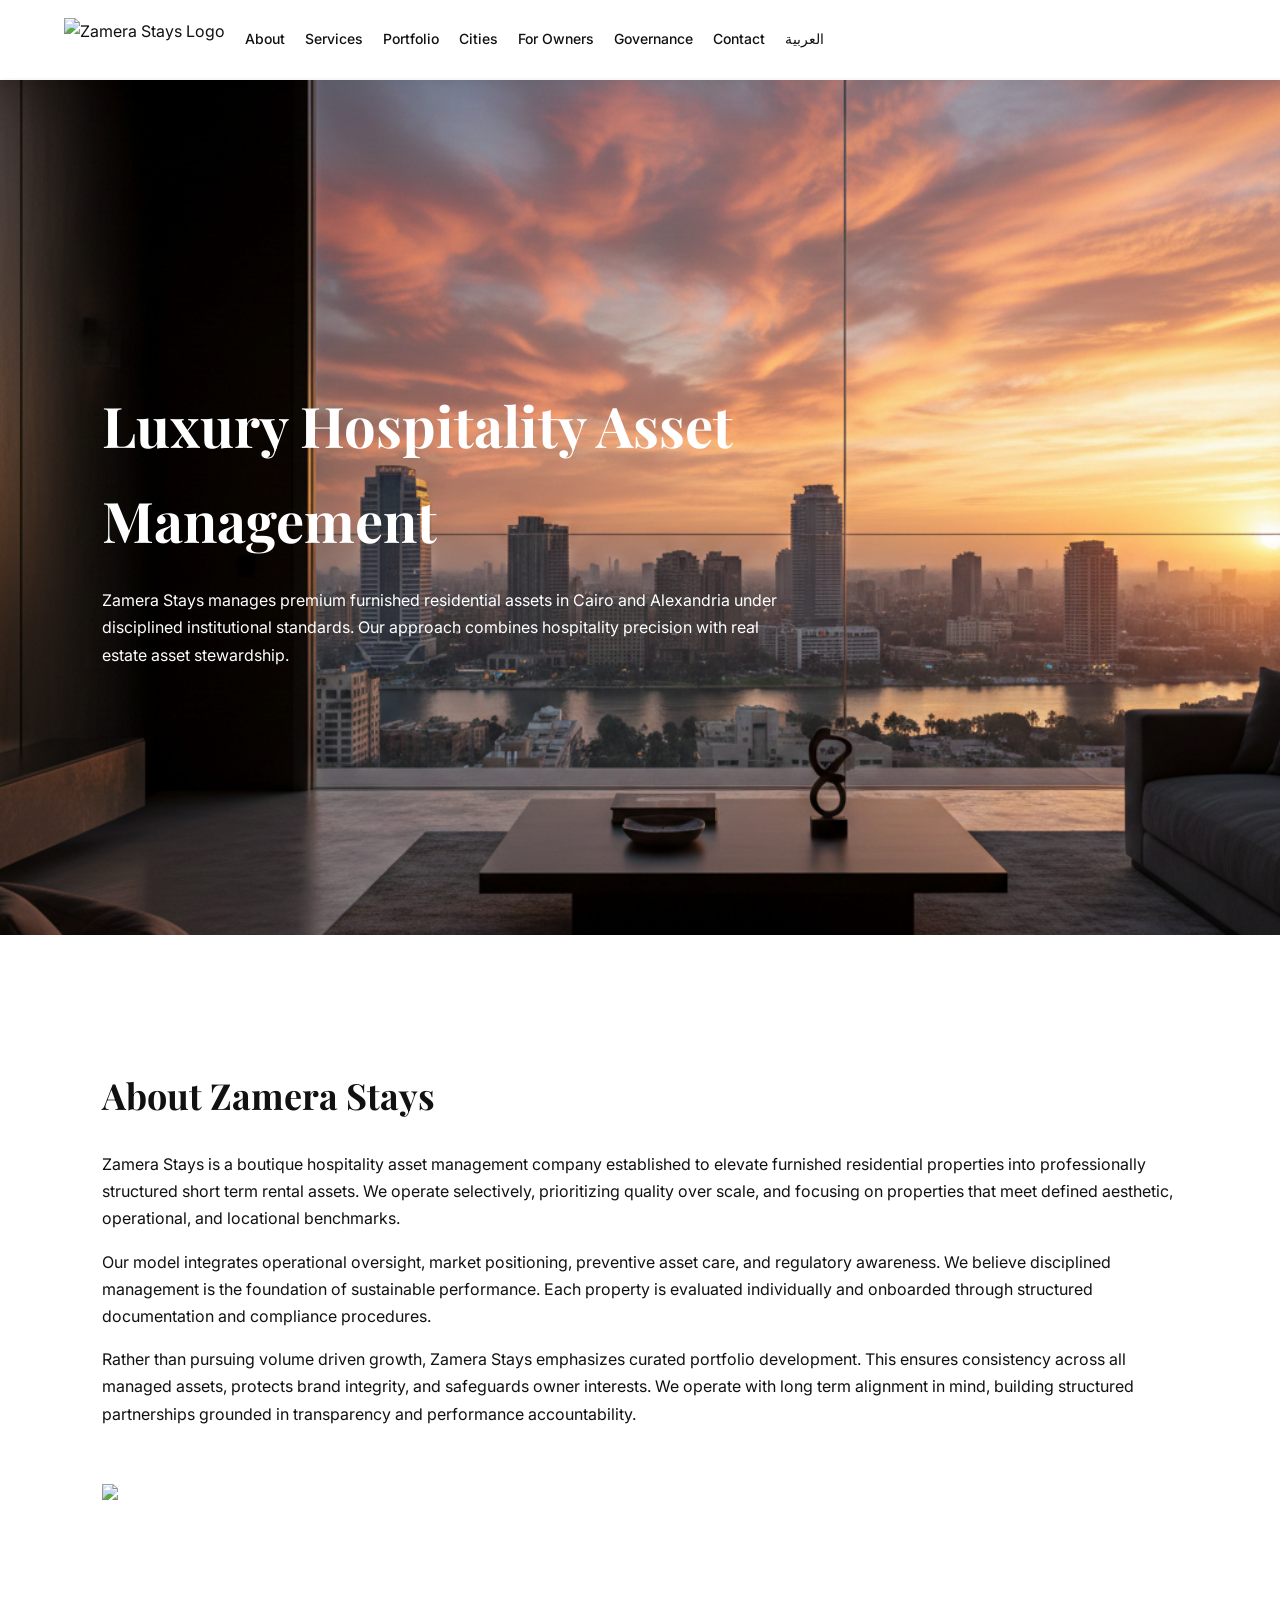
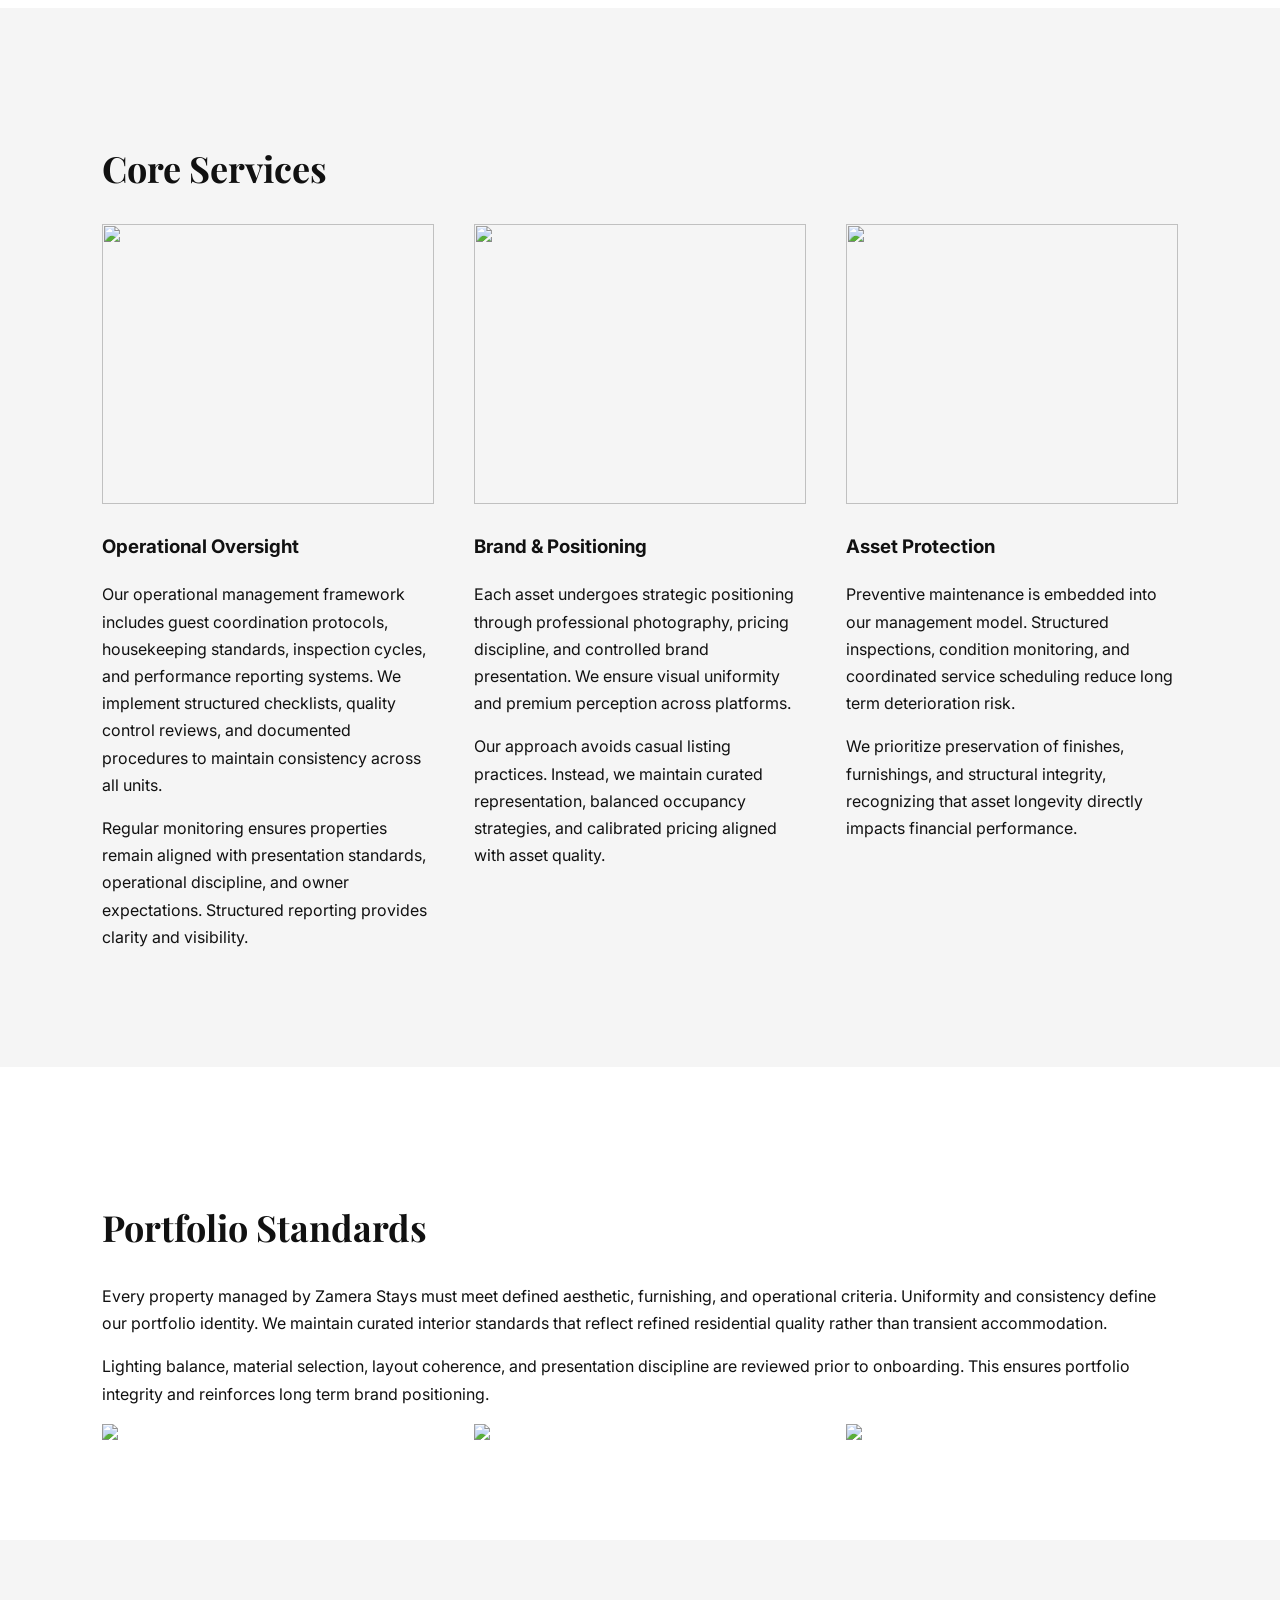
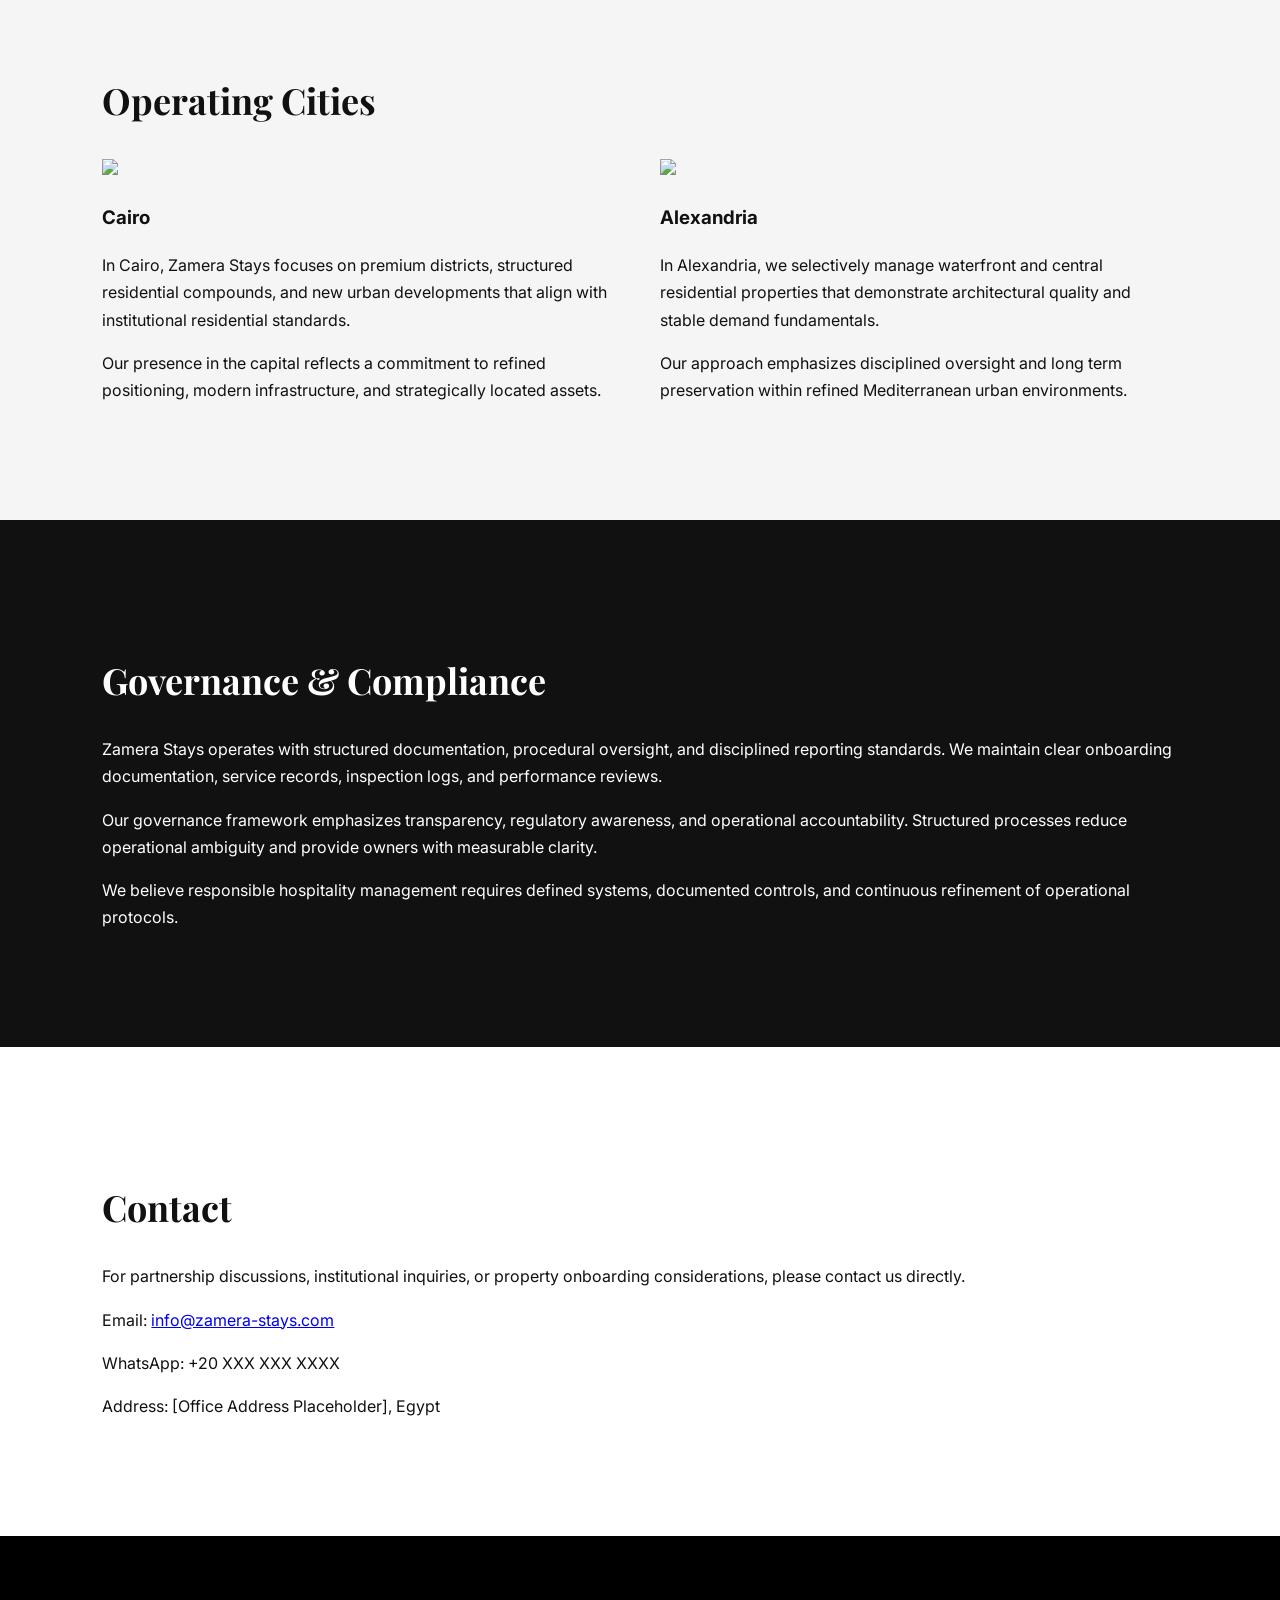
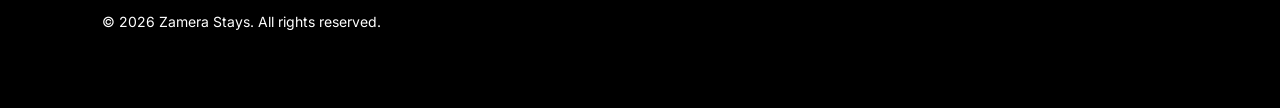
==== index.html @ caa7dfe4 "Add files via upload" ====
<!DOCTYPE html>
<html lang="en">
<head>
<meta charset="UTF-8">
<meta name="viewport" content="width=device-width, initial-scale=1.0">
<title>Zamera Stays | Luxury Hospitality Asset Management Egypt</title>
<meta name="description" content="Zamera Stays is a boutique luxury hospitality asset management company operating in Cairo and Alexandria, serving landlords and institutions.">

<link href="https://fonts.googleapis.com/css2?family=Playfair+Display:wght@500;700&family=Inter:wght@300;400;500;600&display=swap" rel="stylesheet">
<link rel="icon" type="image/png" href="favicon.png">

<style>
body { margin:0; font-family:'Inter',sans-serif; color:#111; background:#fff; line-height:1.7; }

header {
    position: fixed;
    top: 0;
    width: 100%;
    background: #fff;
    padding: 18px 5%;
    box-shadow: 0 2px 10px rgba(0,0,0,0.05);
    z-index: 1000;
    overflow: hidden;
}

.logo { height: 42px; }

nav { display:flex; align-items:center; }

nav a {
    text-decoration:none;
    color:#111;
    margin-left:20px;
    font-weight:500;
    font-size:14px;
}

.menu-toggle {
    display:none;
    font-size:26px;
    cursor:pointer;
}

.hero {
    height:95vh;
    background:url('cairo-hero.png') center/cover no-repeat;
    display:flex;
    align-items:center;
    padding:0 8%;
    margin-top:80px;
}

.hero-content { max-width:700px; color:#fff; }

.hero h1 {
    font-family:'Playfair Display',serif;
    font-size:56px;
    margin-bottom:20px;
}

.section { padding:100px 8%; }

.section h2 {
    font-family:'Playfair Display',serif;
    font-size:36px;
    margin-bottom:25px;
}

.grid {
    display:grid;
    grid-template-columns:repeat(auto-fit,minmax(280px,1fr));
    gap:40px;
}

.card img {
    width:100%;
    height:280px;
    object-fit:cover;
}

.light-bg { background:#f5f5f5; }

.dark {
    background:#111;
    color:#fff;
}

.dark a { color:#fff; }

footer {
    padding:60px 8%;
    background:#000;
    color:#fff;
    font-size:14px;
}

@media (max-width: 992px) {

    nav {
        position: fixed;
        top: 80px;
        right: 0;
        background: #fff;
        flex-direction: column;
        width: 260px;
        height: 100vh;
        padding: 40px 20px;
        box-shadow: -5px 0 15px rgba(0,0,0,0.05);
        transform: translateX(100%);
        transition: 0.3s;
    }

    nav.active {
        transform: translateX(0);
    }

    nav a {
        margin: 15px 0;
    }

    .menu-toggle {
        display: block;
    }
}
</style>
</head>

<body>

<header>
<div class="menu-toggle" onclick="toggleMenu()">☰</div>
<nav id="navMenu">
<img src="logo.jpg" alt="Zamera Stays Logo" class="logo">
<a href="#about">About</a>
<a href="#services">Services</a>
<a href="#portfolio">Portfolio</a>
<a href="#cities">Cities</a>
<a href="#owners">For Owners</a>
<a href="#governance">Governance</a>
<a href="#contact">Contact</a>
<a href="ar.html">العربية</a>
</nav>
</header>

<section class="hero">
<div class="hero-content">
<h1>Luxury Hospitality Asset Management</h1>
<p>
Zamera Stays manages premium furnished residential assets in Cairo and Alexandria under disciplined institutional standards. 
Our approach combines hospitality precision with real estate asset stewardship.
</p>
</div>
</section>

<section class="section" id="about">
<h2>About Zamera Stays</h2>
<p>
Zamera Stays is a boutique hospitality asset management company established to elevate furnished residential properties 
into professionally structured short term rental assets. We operate selectively, prioritizing quality over scale, 
and focusing on properties that meet defined aesthetic, operational, and locational benchmarks.
</p>
<p>
Our model integrates operational oversight, market positioning, preventive asset care, and regulatory awareness. 
We believe disciplined management is the foundation of sustainable performance. 
Each property is evaluated individually and onboarded through structured documentation and compliance procedures.
</p>
<p>
Rather than pursuing volume driven growth, Zamera Stays emphasizes curated portfolio development. 
This ensures consistency across all managed assets, protects brand integrity, and safeguards owner interests. 
We operate with long term alignment in mind, building structured partnerships grounded in transparency and performance accountability.
</p>
<img src="about-interior.png" style="width:50%; margin-top:40px;">
</section>

<section class="section light-bg" id="services">
<h2>Core Services</h2>
<div class="grid">

<div class="card">
<img src="service-operations.png">
<h3>Operational Oversight</h3>
<p>
Our operational management framework includes guest coordination protocols, housekeeping standards, 
inspection cycles, and performance reporting systems. We implement structured checklists, quality control reviews, 
and documented procedures to maintain consistency across all units.
</p>
<p>
Regular monitoring ensures properties remain aligned with presentation standards, 
operational discipline, and owner expectations. Structured reporting provides clarity and visibility.
</p>
</div>

<div class="card">
<img src="service-branding.png">
<h3>Brand & Positioning</h3>
<p>
Each asset undergoes strategic positioning through professional photography, pricing discipline, 
and controlled brand presentation. We ensure visual uniformity and premium perception across platforms.
</p>
<p>
Our approach avoids casual listing practices. Instead, we maintain curated representation, 
balanced occupancy strategies, and calibrated pricing aligned with asset quality.
</p>
</div>

<div class="card">
<img src="service-maintenance.png">
<h3>Asset Protection</h3>
<p>
Preventive maintenance is embedded into our management model. Structured inspections, 
condition monitoring, and coordinated service scheduling reduce long term deterioration risk.
</p>
<p>
We prioritize preservation of finishes, furnishings, and structural integrity, 
recognizing that asset longevity directly impacts financial performance.
</p>
</div>

</div>
</section>

<section class="section" id="portfolio">
<h2>Portfolio Standards</h2>
<p>
Every property managed by Zamera Stays must meet defined aesthetic, furnishing, and operational criteria. 
Uniformity and consistency define our portfolio identity. We maintain curated interior standards 
that reflect refined residential quality rather than transient accommodation.
</p>
<p>
Lighting balance, material selection, layout coherence, and presentation discipline 
are reviewed prior to onboarding. This ensures portfolio integrity and reinforces long term brand positioning.
</p>

<div class="grid">
<img src="portfolio-1.png" style="width: 100%;">
<img src="portfolio-2.png" style="width: 100%;">
<img src="portfolio-3.png" style="width: 100%;">
</div>
</section>

<section class="section light-bg" id="cities">
<h2>Operating Cities</h2>
<div class="grid">

<div>
<img src="cairo-skyline.png" style="width: 100%;">
<h3>Cairo</h3>
<p>
In Cairo, Zamera Stays focuses on premium districts, structured residential compounds, 
and new urban developments that align with institutional residential standards.
</p>
<p>
Our presence in the capital reflects a commitment to refined positioning, 
modern infrastructure, and strategically located assets.
</p>
</div>

<div>
<img src="alexandria-seafront.png" style="width: 100%;">
<h3>Alexandria</h3>
<p>
In Alexandria, we selectively manage waterfront and central residential properties 
that demonstrate architectural quality and stable demand fundamentals.
</p>
<p>
Our approach emphasizes disciplined oversight and long term preservation 
within refined Mediterranean urban environments.
</p>
</div>

</div>
</section>

<section class="section dark" id="governance">
<h2>Governance & Compliance</h2>
<p>
Zamera Stays operates with structured documentation, procedural oversight, and disciplined reporting standards. 
We maintain clear onboarding documentation, service records, inspection logs, and performance reviews.
</p>
<p>
Our governance framework emphasizes transparency, regulatory awareness, 
and operational accountability. Structured processes reduce operational ambiguity 
and provide owners with measurable clarity.
</p>
<p>
We believe responsible hospitality management requires defined systems, 
documented controls, and continuous refinement of operational protocols.
</p>
</section>

<section class="section" id="contact">
<h2>Contact</h2>
<p>
For partnership discussions, institutional inquiries, or property onboarding considerations, 
please contact us directly.
</p>
<p>Email: <a href="mailto:info@zamera-stays.com">info@zamera-stays.com</a></p>
<p>WhatsApp: +20 XXX XXX XXXX</p>
<p>Address: [Office Address Placeholder], Egypt</p>
</section>

<footer>
<p>© 2026 Zamera Stays. All rights reserved.</p>
</footer>

<script>
function toggleMenu() {
    document.getElementById("navMenu").classList.toggle("active");
}
</script>

</body>
</html>
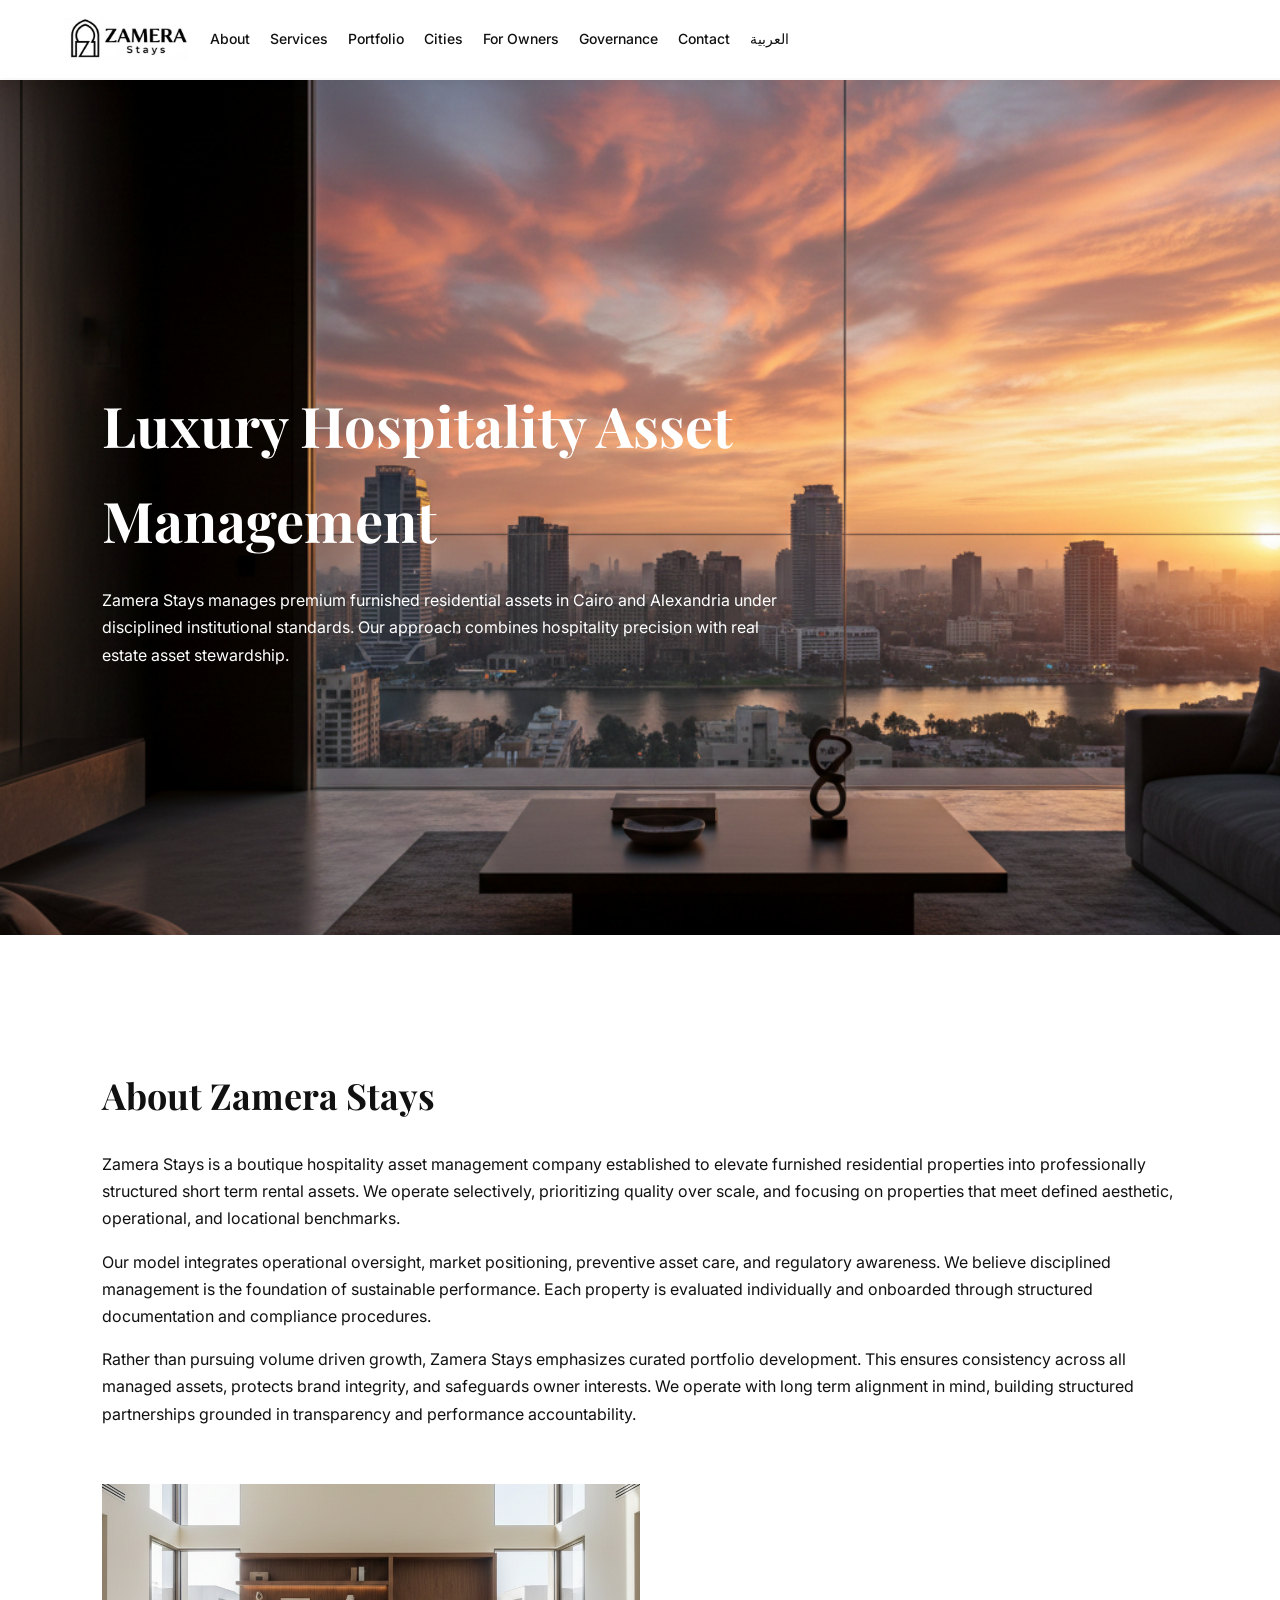
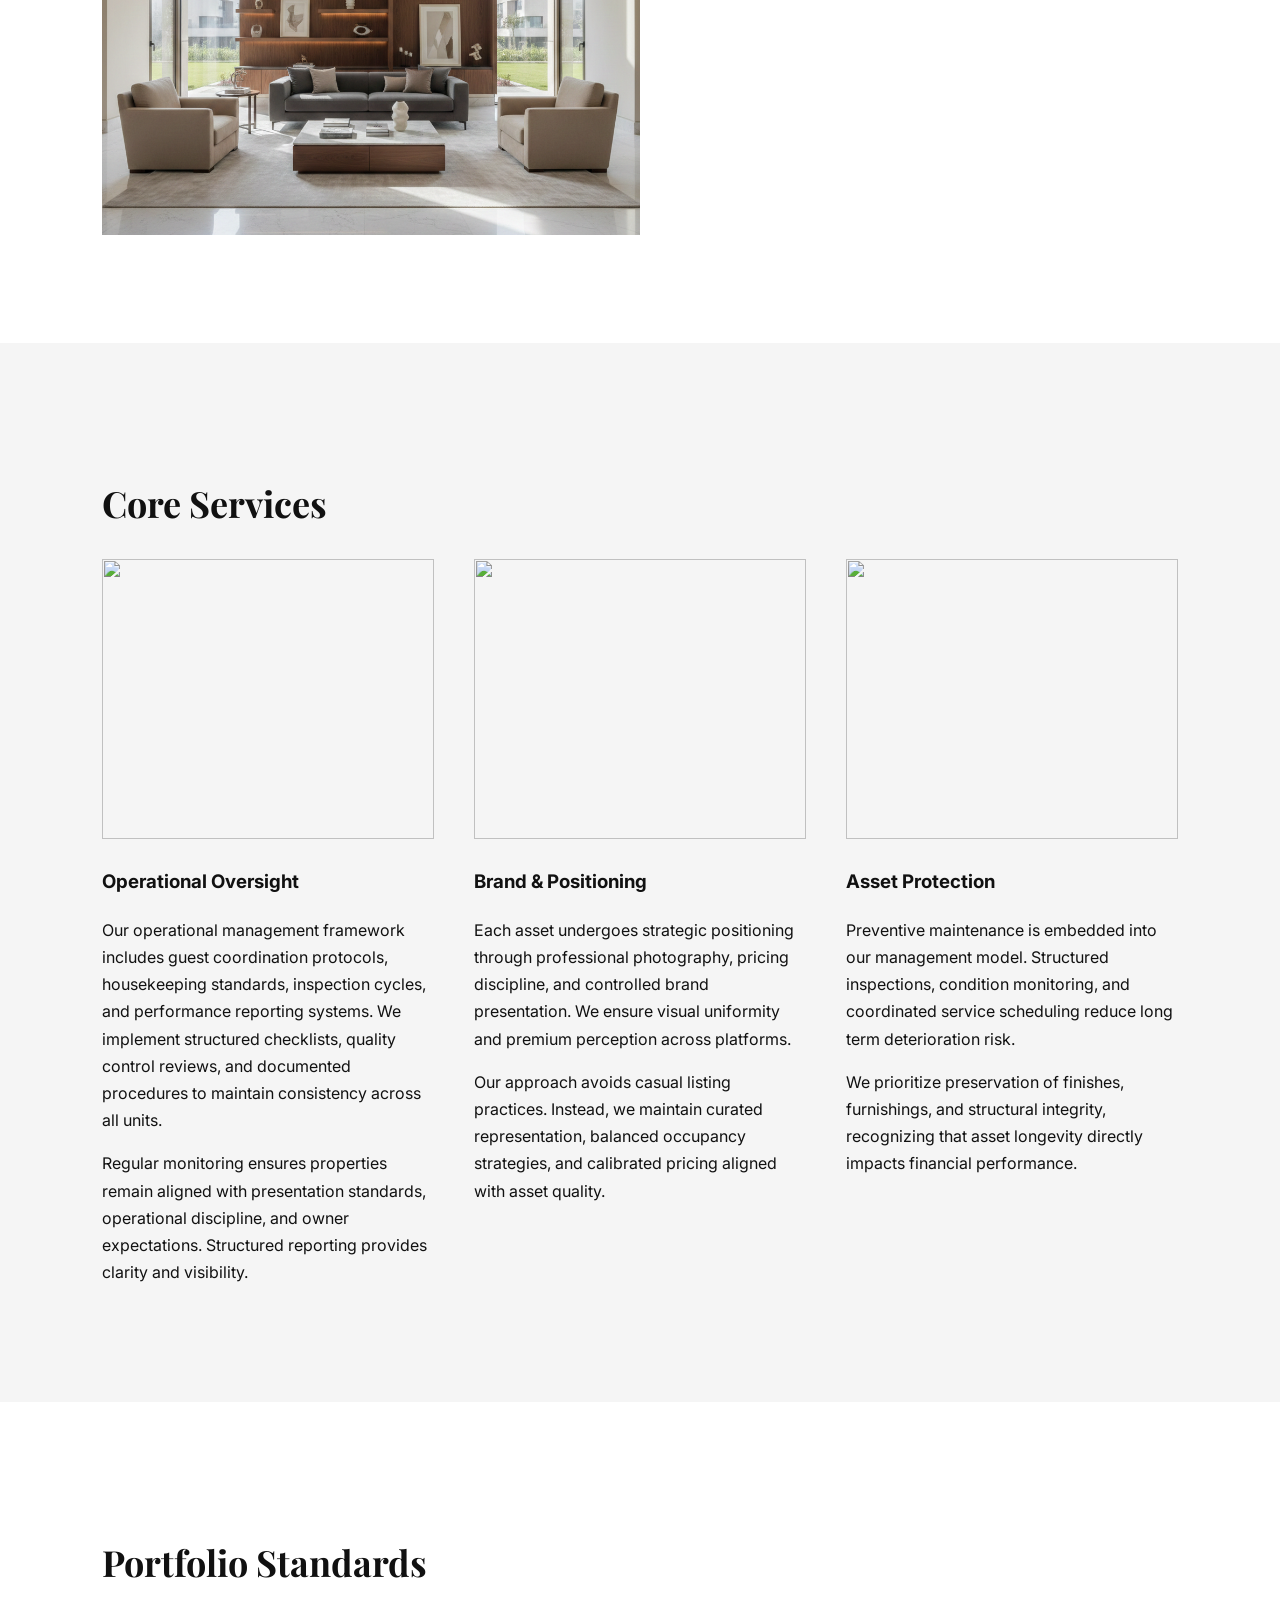
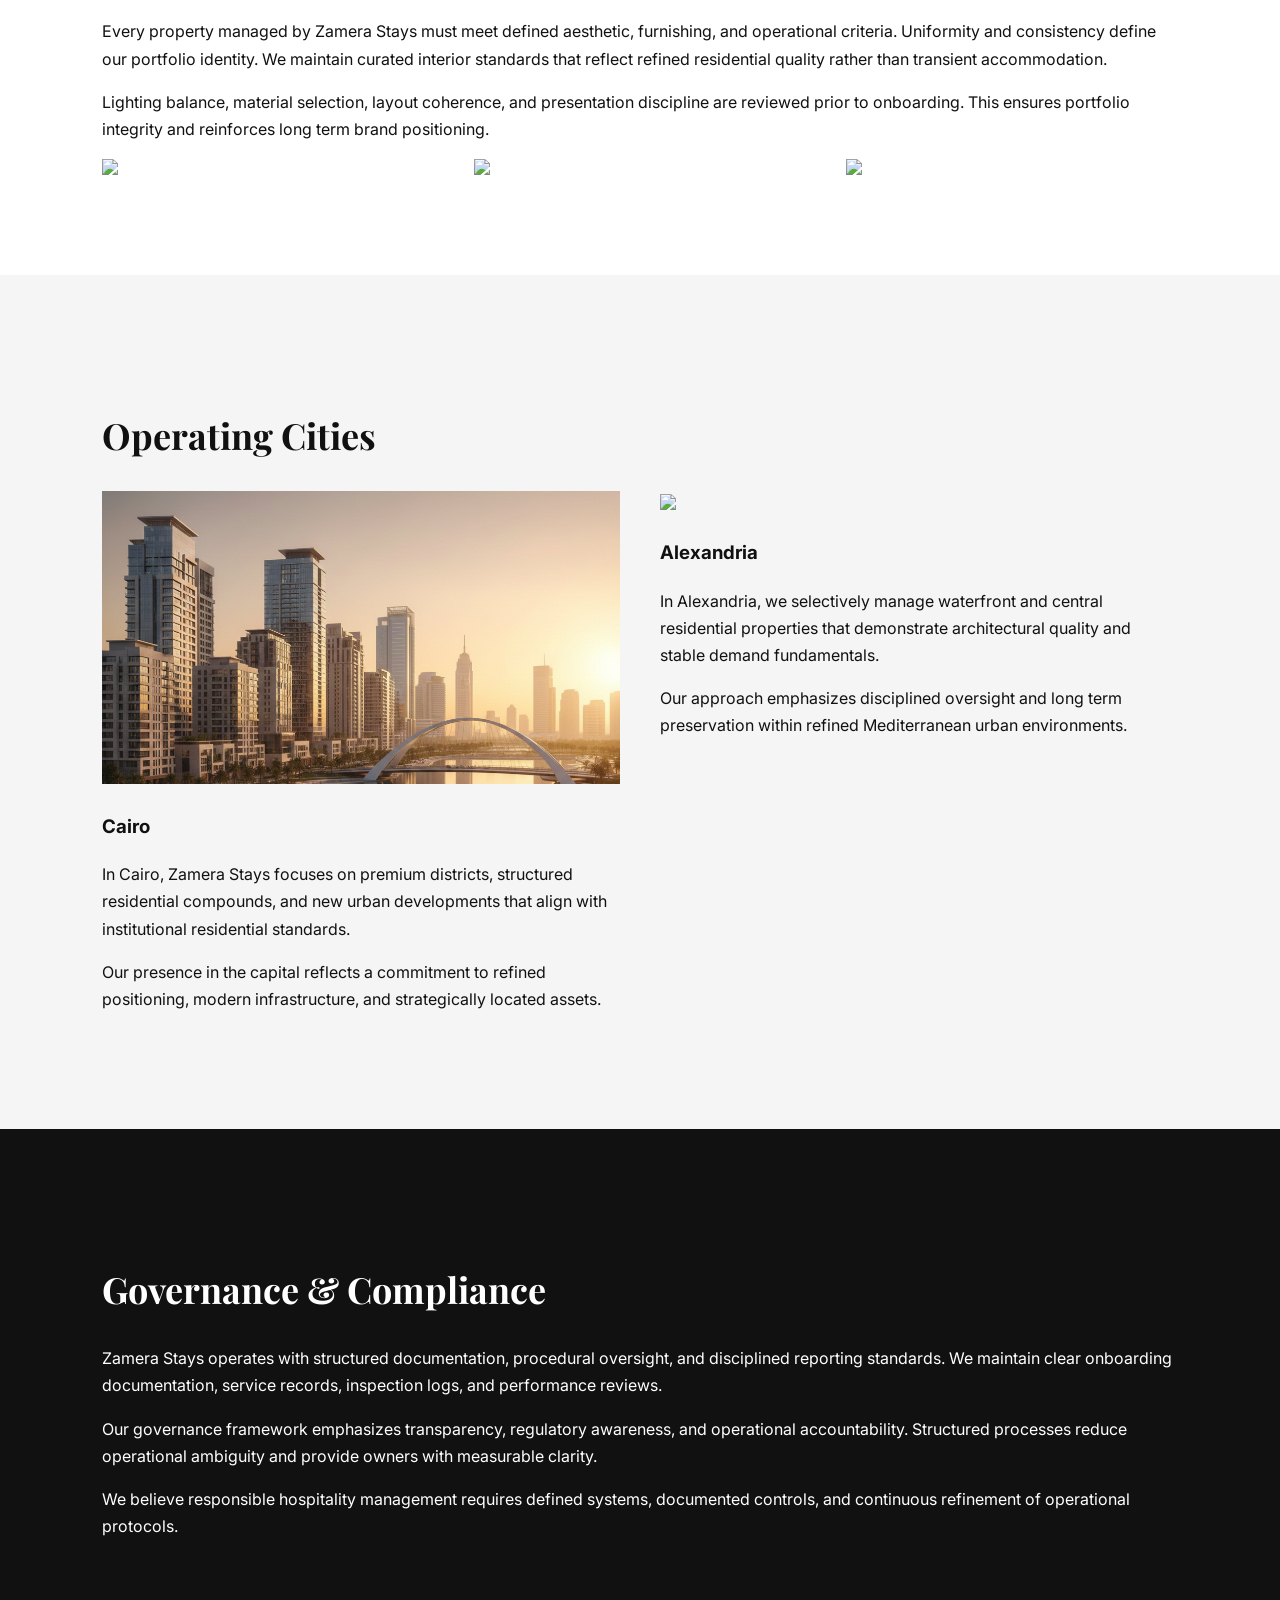
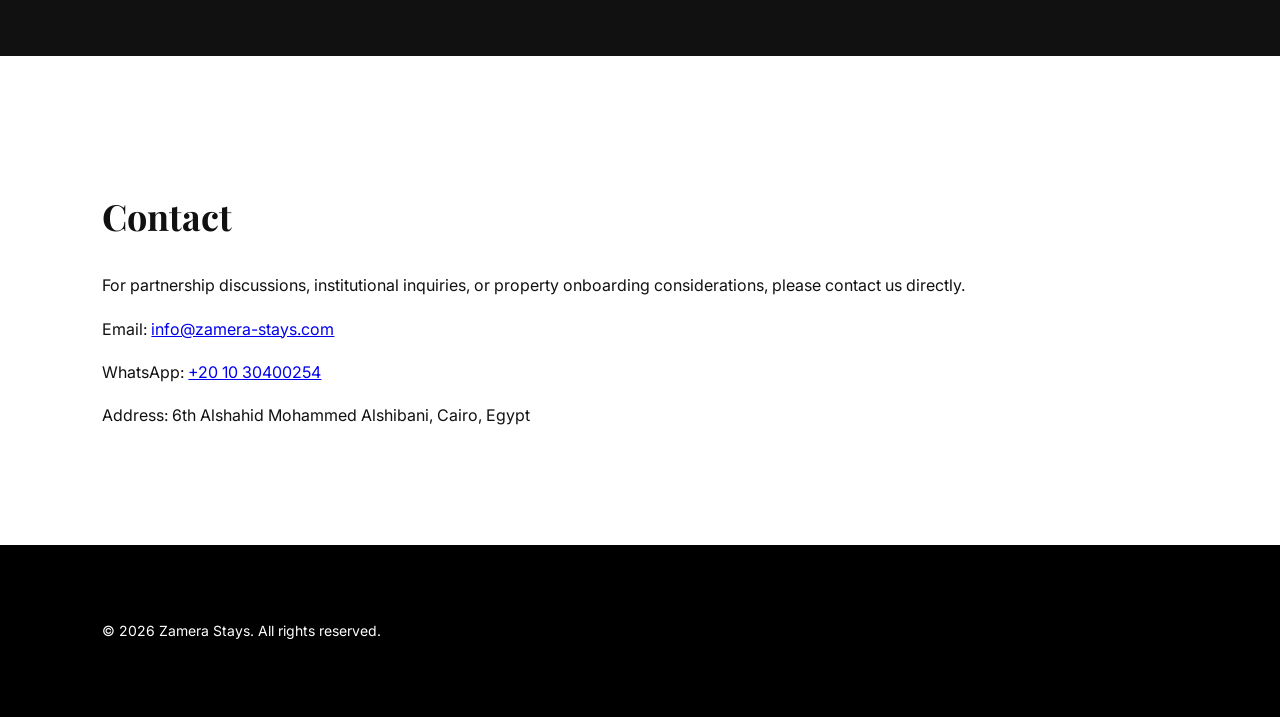
==== commit b709eb75: "Update index.html" ====
--- a/index.html
+++ b/index.html
@@ -295,8 +295,8 @@
 please contact us directly.
 </p>
 <p>Email: <a href="mailto:info@zamera-stays.com">info@zamera-stays.com</a></p>
-<p>WhatsApp: +20 XXX XXX XXXX</p>
-<p>Address: [Office Address Placeholder], Egypt</p>
+<p>WhatsApp: <a href="https://wa.me/+201030400254">+20 10 30400254</a></p>
+<p>Address: 6th Alshahid Mohammed Alshibani, Cairo, Egypt</p>
 </section>
 
 <footer>
@@ -310,4 +310,5 @@
 </script>
 
 </body>
-</html>+
+</html>
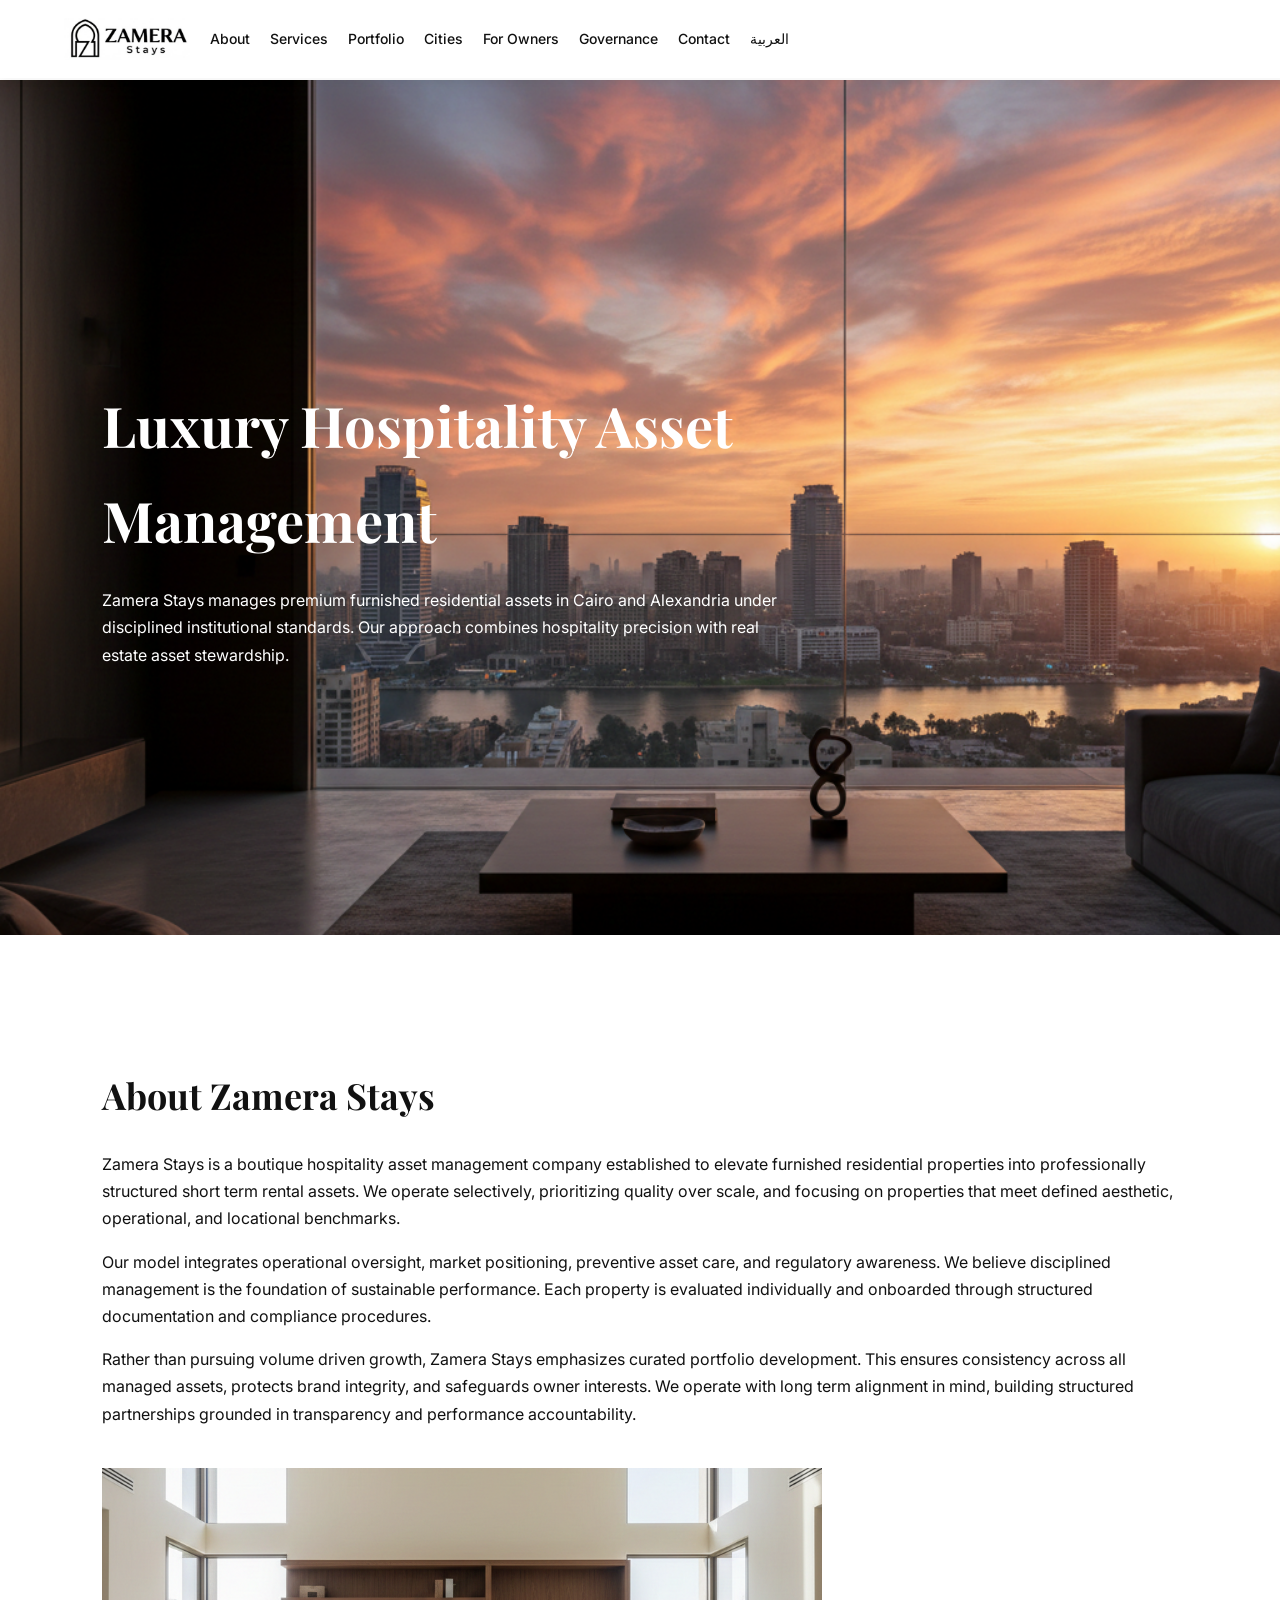
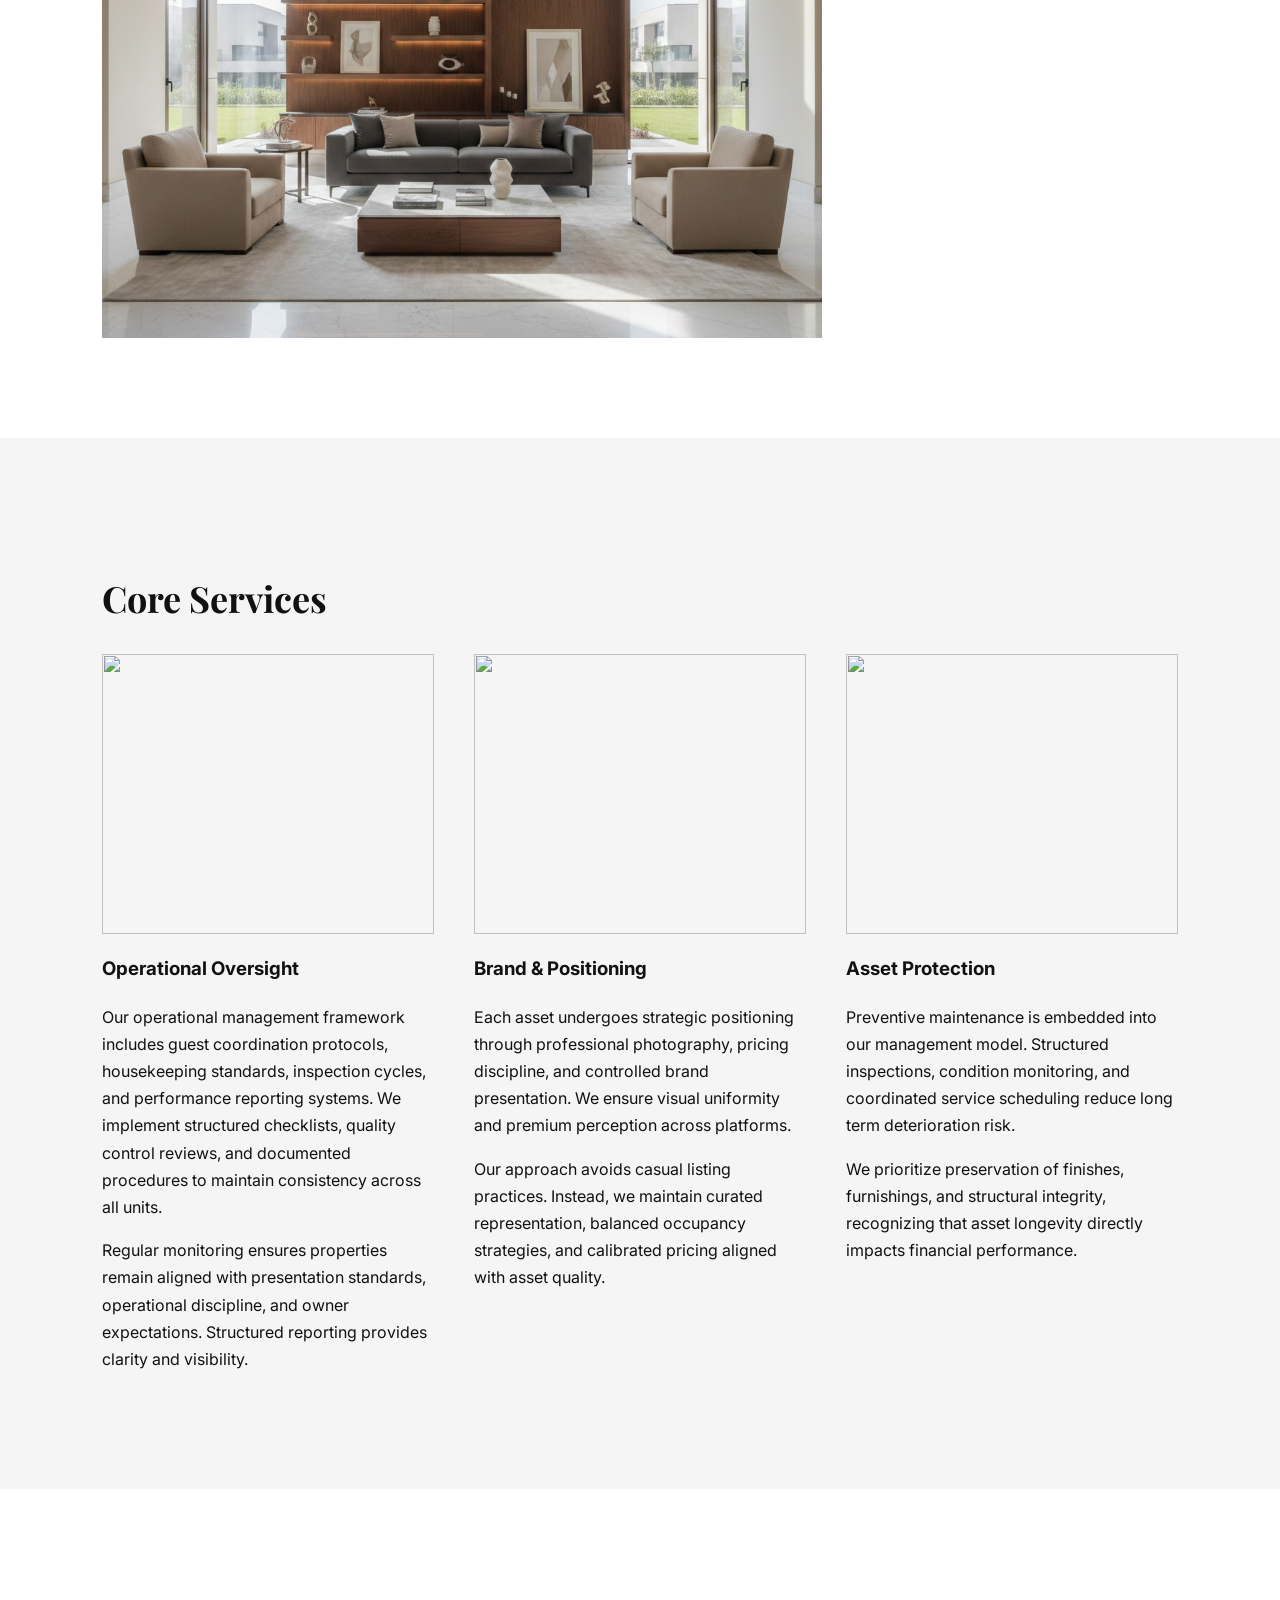
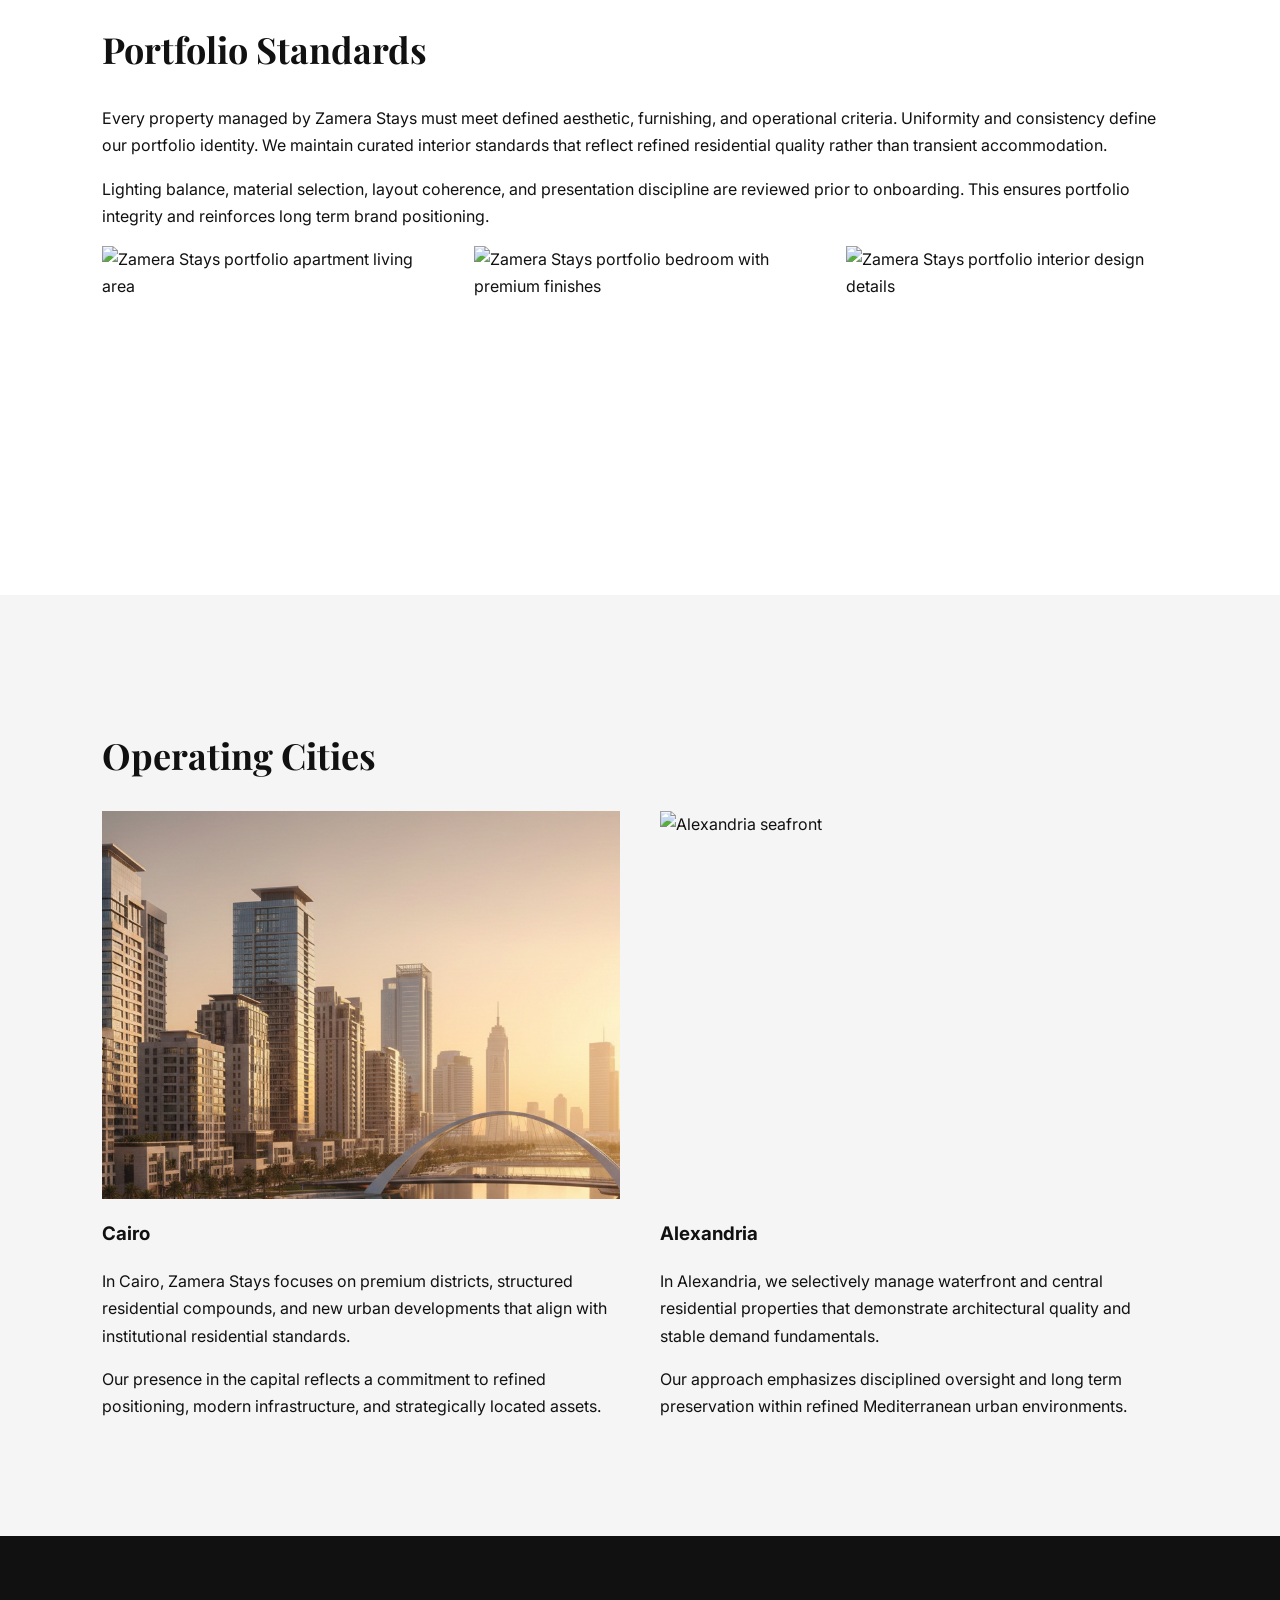
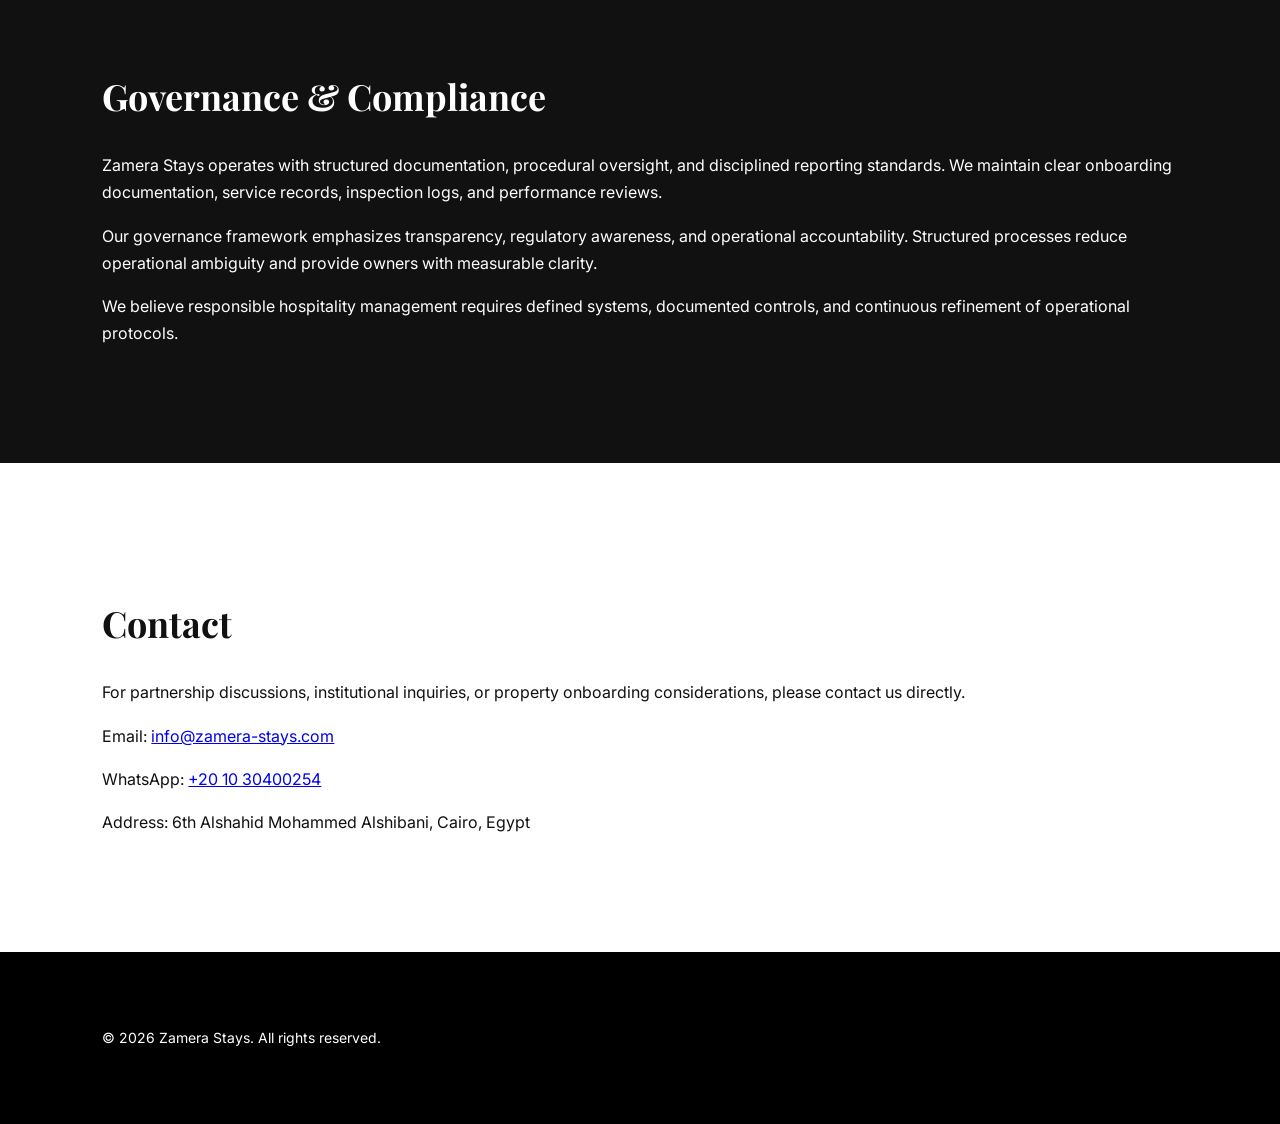
==== commit 77517b6f: "Task #57: Improve one thing" ====
--- a/index.html
+++ b/index.html
@@ -66,17 +66,34 @@
     margin-bottom:25px;
 }
 
-.grid {
-    display:grid;
-    grid-template-columns:repeat(auto-fit,minmax(280px,1fr));
-    gap:40px;
-}
-
-.card img {
-    width:100%;
-    height:280px;
-    object-fit:cover;
-}
+.grid {
+    display:grid;
+    grid-template-columns:repeat(auto-fit,minmax(280px,1fr));
+    gap:40px;
+}
+
+.grid img {
+    width: 100%;
+    display: block;
+}
+
+.card img {
+    width:100%;
+    height:280px;
+    object-fit:cover;
+}
+
+.about-image {
+    width: min(100%, 720px);
+    display: block;
+    margin-top: 40px;
+}
+
+.portfolio-grid img,
+.city-card img {
+    aspect-ratio: 4 / 3;
+    object-fit: cover;
+}
 
 .light-bg { background:#f5f5f5; }
 
@@ -94,7 +111,7 @@
     font-size:14px;
 }
 
-@media (max-width: 992px) {
+@media (max-width: 992px) {
 
     nav {
         position: fixed;
@@ -118,11 +135,48 @@
         margin: 15px 0;
     }
 
-    .menu-toggle {
-        display: block;
-    }
-}
-</style>
+    .menu-toggle {
+        display: block;
+    }
+
+    .hero h1 {
+        font-size: 44px;
+    }
+
+    .section {
+        padding: 80px 8%;
+    }
+}
+
+@media (max-width: 640px) {
+    .hero {
+        min-height: 78vh;
+        padding: 0 6%;
+    }
+
+    .hero h1 {
+        font-size: 34px;
+    }
+
+    .section {
+        padding: 72px 6%;
+    }
+
+    .section h2 {
+        font-size: 30px;
+    }
+
+    .grid {
+        gap: 24px;
+    }
+
+    .card img,
+    .portfolio-grid img,
+    .city-card img {
+        height: 220px;
+    }
+}
+</style>
 </head>
 
 <body>
@@ -169,7 +223,7 @@
 This ensures consistency across all managed assets, protects brand integrity, and safeguards owner interests. 
 We operate with long term alignment in mind, building structured partnerships grounded in transparency and performance accountability.
 </p>
-<img src="about-interior.png" style="width:50%; margin-top:40px;">
+<img src="about-interior.png" alt="Refined Zamera Stays interior" class="about-image">
 </section>
 
 <section class="section light-bg" id="services">
@@ -231,19 +285,19 @@
 are reviewed prior to onboarding. This ensures portfolio integrity and reinforces long term brand positioning.
 </p>
 
-<div class="grid">
-<img src="portfolio-1.png" style="width: 100%;">
-<img src="portfolio-2.png" style="width: 100%;">
-<img src="portfolio-3.png" style="width: 100%;">
-</div>
-</section>
+<div class="grid portfolio-grid">
+<img src="portfolio-1.png" alt="Zamera Stays portfolio apartment living area">
+<img src="portfolio-2.png" alt="Zamera Stays portfolio bedroom with premium finishes">
+<img src="portfolio-3.png" alt="Zamera Stays portfolio interior design details">
+</div>
+</section>
 
 <section class="section light-bg" id="cities">
 <h2>Operating Cities</h2>
 <div class="grid">
 
-<div>
-<img src="cairo-skyline.png" style="width: 100%;">
+<div class="city-card">
+<img src="cairo-skyline.png" alt="Cairo skyline">
 <h3>Cairo</h3>
 <p>
 In Cairo, Zamera Stays focuses on premium districts, structured residential compounds, 
@@ -255,8 +309,8 @@
 </p>
 </div>
 
-<div>
-<img src="alexandria-seafront.png" style="width: 100%;">
+<div class="city-card">
+<img src="alexandria-seafront.png" alt="Alexandria seafront">
 <h3>Alexandria</h3>
 <p>
 In Alexandria, we selectively manage waterfront and central residential properties 
